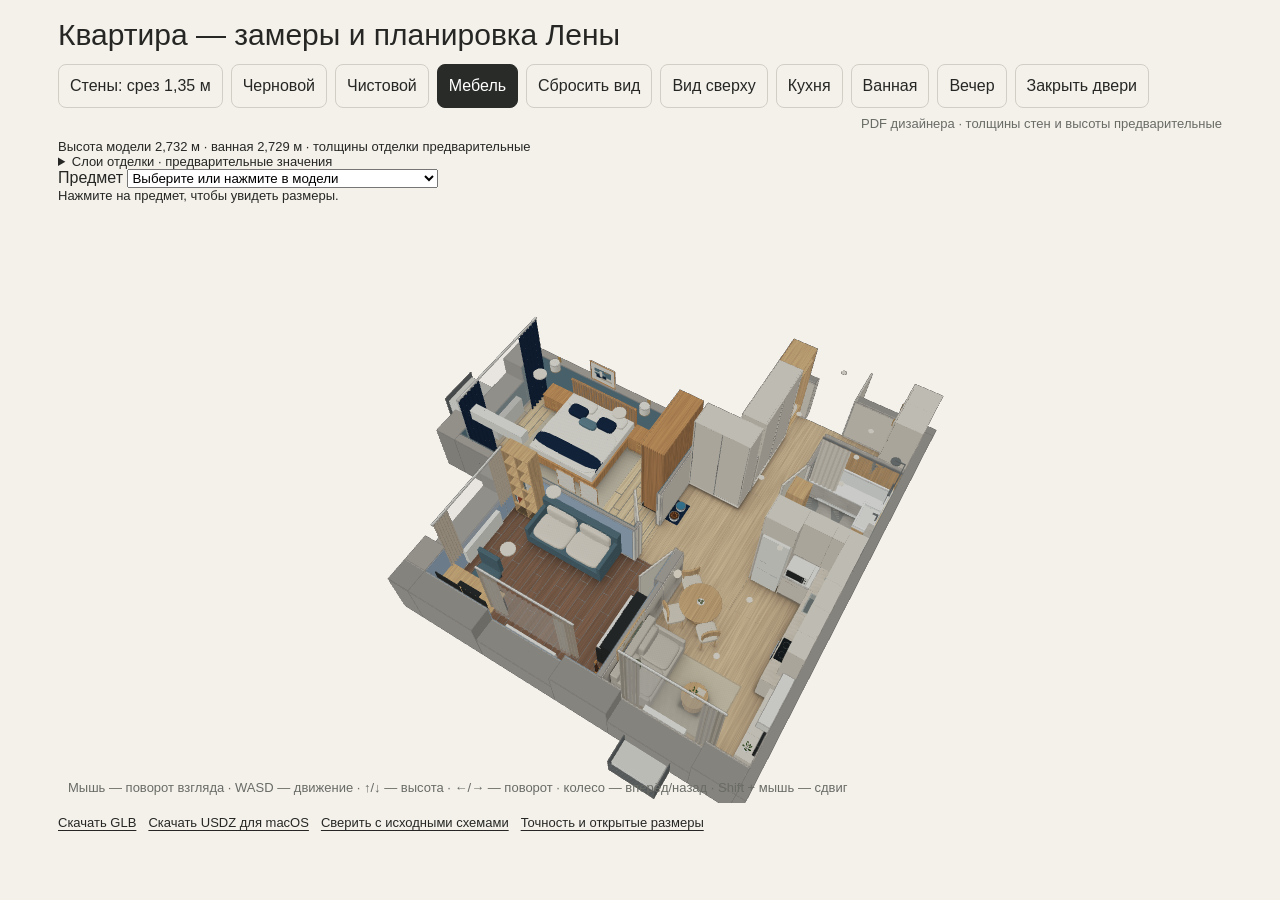
==== index.html @ 3a39c2d9 "Add interactive apartment plan and model sources" ====
<!doctype html>
<html lang="ru">
<head>
  <meta charset="utf-8">
  <meta name="viewport" content="width=device-width, initial-scale=1">
  <meta name="color-scheme" content="light dark">
  <title>3D-модель квартиры по планировке</title>
  <style>
    :root {
      color-scheme: light dark;
      --background: light-dark(#f4f1eb, #171817);
      --foreground: light-dark(#262724, #ecece7);
      --muted-foreground: light-dark(#696b65, #aaaDA7);
      --border: light-dark(#d1cec5, #454742);
      --primary: light-dark(#292b28, #eeeeea);
      --primary-foreground: light-dark(#ffffff, #191a18);
      --ring: light-dark(#676b64, #aaaDA7);
    }
    * { box-sizing: border-box; }
    body {
      margin: 0;
      min-width: 320px;
      background: var(--background);
      color: var(--foreground);
      font-family: Inter, ui-sans-serif, -apple-system, BlinkMacSystemFont, "Segoe UI", sans-serif;
    }
    main {
      width: min(1200px, 100%);
      margin: 0 auto;
      padding: 18px;
    }
    h1 { margin: 0 0 12px; font-size: clamp(20px, 3vw, 30px); font-weight: 500; }
    .viz-controls { display: flex; flex-wrap: wrap; align-items: center; gap: 8px; }
    .btn {
      min-height: 44px;
      padding: 9px 11px;
      border: 1px solid var(--border);
      border-radius: 8px;
      background: transparent;
      color: var(--foreground);
      font: inherit;
      cursor: pointer;
    }
    .btn[aria-pressed="true"] { background: var(--primary); color: var(--primary-foreground); border-color: var(--primary); }
    .btn:focus-visible { outline: 2px solid var(--ring); outline-offset: 2px; }
    .text-small { font-size: 13px; }
    .text-muted { color: var(--muted-foreground); }
    .text-destructive { color: #b64335; }
    .sr-only { position: absolute; width: 1px; height: 1px; padding: 0; margin: -1px; overflow: hidden; clip: rect(0, 0, 0, 0); white-space: nowrap; border: 0; }
    .downloads { display: flex; flex-wrap: wrap; gap: 12px; margin-top: 12px; }
    .downloads a { color: var(--foreground); text-underline-offset: 3px; }
  </style>
  <link rel="stylesheet" href="viewer.css">
</head>
<body>
  <main>
    <h1>Квартира — замеры и планировка Лены</h1>
    <div id="apartment-3d-root">
      <div class="viz-controls apt-toolbar" aria-label="Управление моделью">
        <button type="button" class="btn" data-action="walls" aria-pressed="false">Стены: срез 1,35 м</button>
        <button type="button" class="btn" data-action="rough" aria-pressed="false">Черновой</button>
        <button type="button" class="btn" data-action="finished" aria-pressed="false">Чистовой</button>
        <button type="button" class="btn" data-action="furniture" aria-pressed="true">Мебель</button>
        <button type="button" class="btn" data-action="reset">Сбросить вид</button>
        <button type="button" class="btn" data-action="top" aria-pressed="false">Вид сверху</button>
        <button type="button" class="btn" data-action="kitchen">Кухня</button>
        <button type="button" class="btn" data-action="bathroom">Ванная</button>
        <button type="button" class="btn" data-action="evening" aria-pressed="false">Вечер</button>
        <button type="button" class="btn" data-action="doors" aria-pressed="false">Закрыть двери</button>
        <span class="text-small text-muted apt-meta">PDF дизайнера · толщины стен и высоты предварительные</span>
      </div>
      <div class="apt-buildup text-small" aria-label="Высота после отделки"></div>
      <details class="text-small"><summary>Слои отделки · предварительные значения</summary><div class="apt-layer-values"></div></details>
      <div class="viz-controls"><label class="form-label">Предмет <select class="form-select" data-action="object"><option value="">Выберите или нажмите в модели</option></select></label><button type="button" class="btn" data-action="cabinet" aria-pressed="false" hidden>Открыть пенал</button></div>
      <div class="apt-inspection text-small" role="status">Нажмите на предмет, чтобы увидеть размеры.</div>
      <label class="form-check" data-action="towels-label" hidden><input class="form-check-input" type="checkbox" data-action="towels" checked><span class="form-check-label">Полотенца на сушителе</span></label>
      <div class="apt-stage">
        <canvas role="img" aria-label="Вращаемая трехмерная модель квартиры по плану"></canvas>
        <div class="apt-hint text-small">Мышь — поворот взгляда · WASD — движение · ↑/↓ — высота · ←/→ — поворот · колесо — вперёд/назад · Shift + мышь — сдвиг</div>
      </div>
      <div class="apt-error text-destructive" role="alert"></div>
      <div class="sr-only" aria-live="polite"></div>
    </div>
    <nav class="downloads text-small" aria-label="Файлы модели">
      <a href="apartment-model.glb" download>Скачать GLB</a>
      <a href="apartment-model.usdz" download>Скачать USDZ для macOS</a>
      <a href="comparison.html">Сверить с исходными схемами</a>
      <a href="accuracy.md">Точность и открытые размеры</a>
    </nav>
  </main>
  <script src="scene-data.js"></script>
  <script src="viewer-core.js"></script>
  <script>ApartmentViewer.mount("apartment-3d-root", window.APARTMENT_SCENE);</script>
</body>
</html>
---- viewer.css ----
#apartment-3d-root {
  position: relative;
  width: 100%;
  color: var(--foreground);
}

#apartment-3d-root .apt-toolbar {
  justify-content: flex-start;
  margin-bottom: 8px;
}

#apartment-3d-root .apt-meta {
  margin-inline-start: auto;
}

#apartment-3d-root .apt-stage {
  position: relative;
  width: 100%;
  height: clamp(320px, 68vw, 600px);
  overflow: hidden;
}

#apartment-3d-root canvas {
  display: block;
  width: 100%;
  height: 100%;
  cursor: grab;
  touch-action: none;
}

#apartment-3d-root canvas:active {
  cursor: grabbing;
}

#apartment-3d-root .apt-hint {
  position: absolute;
  inset-inline-start: 10px;
  inset-block-end: 8px;
  max-width: calc(100% - 20px);
  pointer-events: none;
  color: var(--muted-foreground);
}

#apartment-3d-root .apt-error {
  display: none;
  padding-block: 16px;
}

#apartment-3d-root[data-evening="true"] .apt-hint {
  color: #eeeae0;
  text-shadow: 0 1px 3px #000;
}

#apartment-3d-root[data-error="true"] .apt-error {
  display: block;
}

#apartment-3d-root[data-error="true"] .apt-stage {
  display: none;
}

@media (max-width: 520px) {
  #apartment-3d-root .apt-meta {
    flex-basis: 100%;
    margin-inline-start: 0;
  }
}
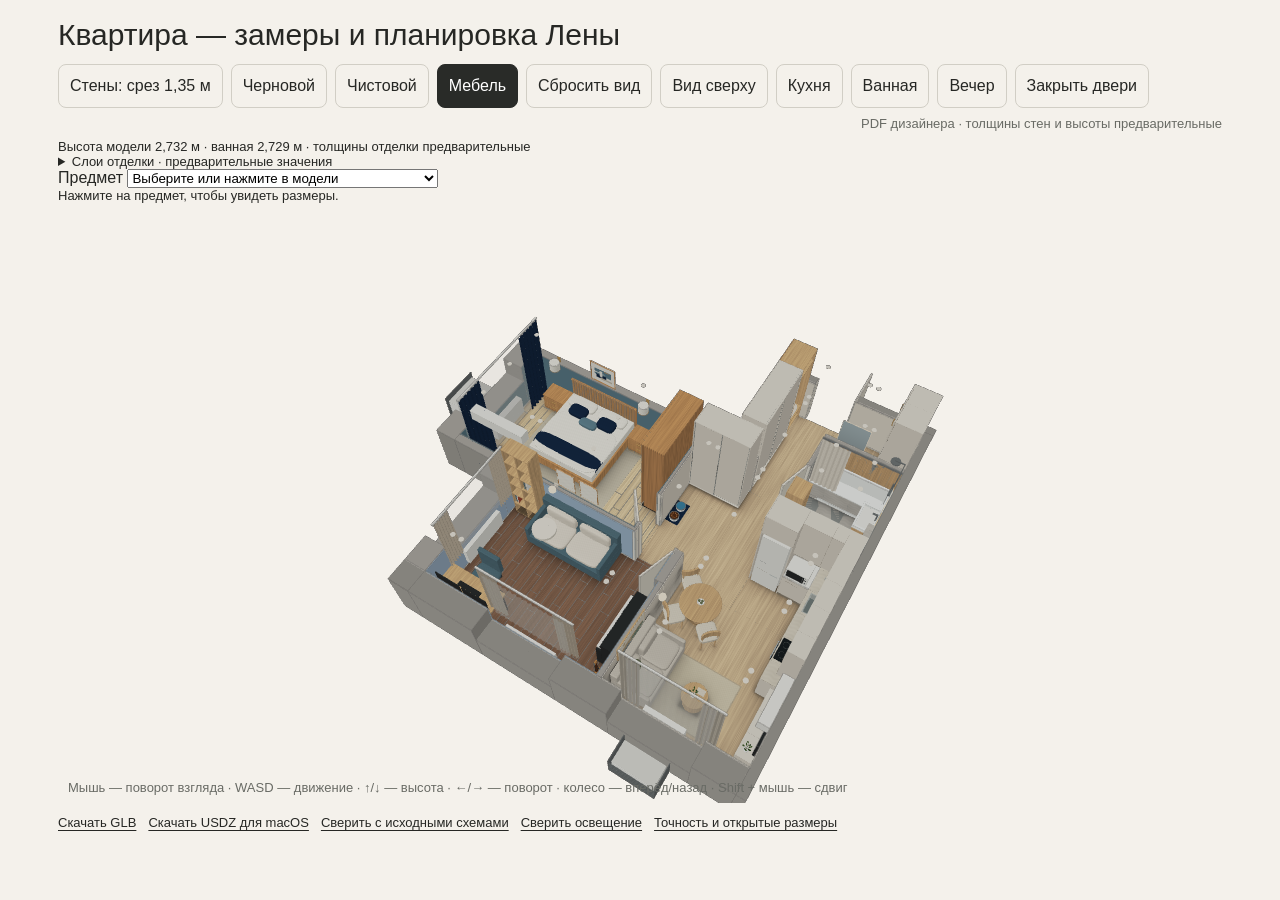
==== commit 1ff71649: "Apply lighting layout from supplied plan" ====
--- a/index.html
+++ b/index.html
@@ -85,6 +85,7 @@
       <a href="apartment-model.glb" download>Скачать GLB</a>
       <a href="apartment-model.usdz" download>Скачать USDZ для macOS</a>
       <a href="comparison.html">Сверить с исходными схемами</a>
+      <a href="lighting-comparison.html">Сверить освещение</a>
       <a href="accuracy.md">Точность и открытые размеры</a>
     </nav>
   </main>
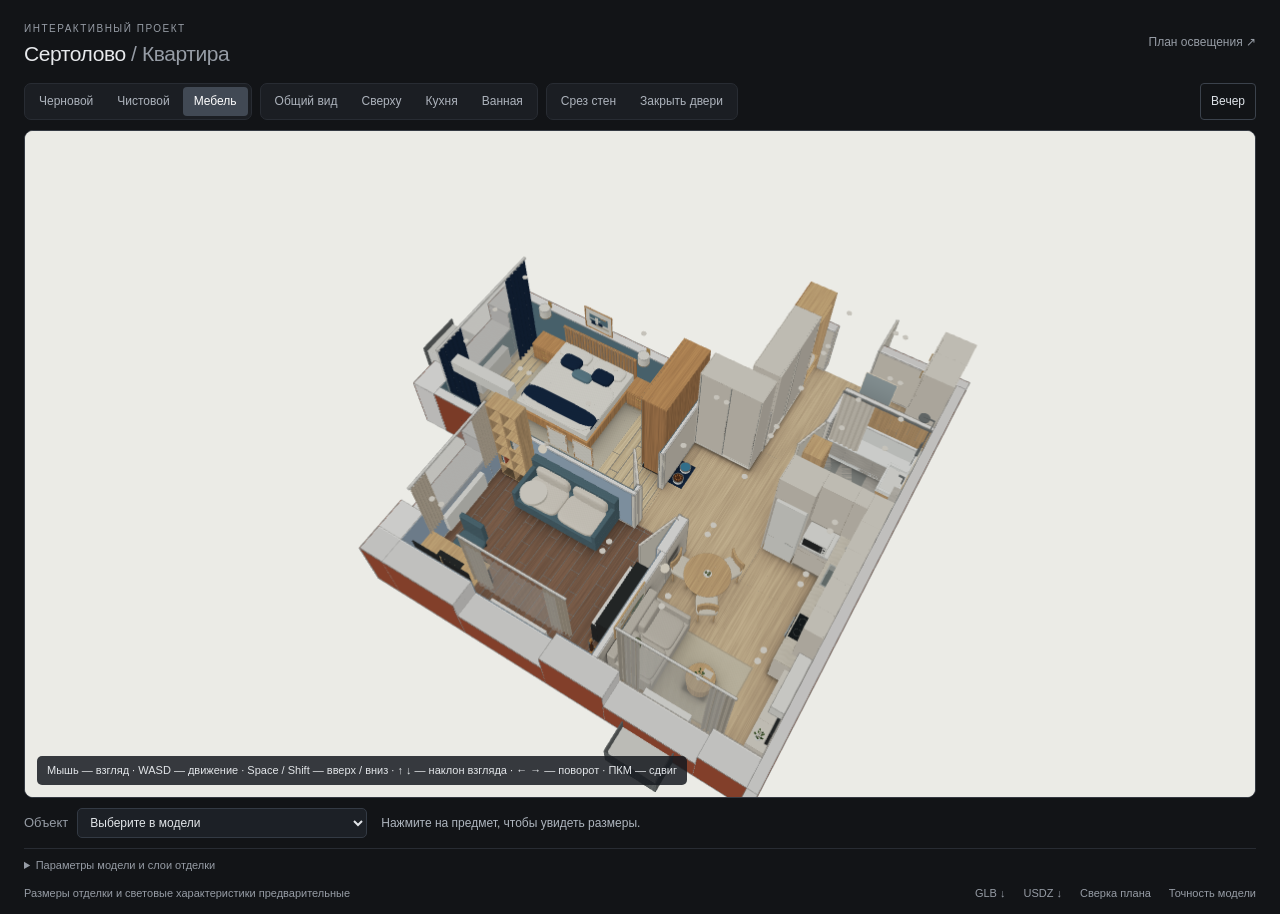
==== commit dc092451: "Bake static lighting, split light circuits and refine apartment viewer" ====
--- a/index.html
+++ b/index.html
@@ -3,94 +3,54 @@
 <head>
   <meta charset="utf-8">
   <meta name="viewport" content="width=device-width, initial-scale=1">
-  <meta name="color-scheme" content="light dark">
-  <title>3D-модель квартиры по планировке</title>
-  <style>
-    :root {
-      color-scheme: light dark;
-      --background: light-dark(#f4f1eb, #171817);
-      --foreground: light-dark(#262724, #ecece7);
-      --muted-foreground: light-dark(#696b65, #aaaDA7);
-      --border: light-dark(#d1cec5, #454742);
-      --primary: light-dark(#292b28, #eeeeea);
-      --primary-foreground: light-dark(#ffffff, #191a18);
-      --ring: light-dark(#676b64, #aaaDA7);
-    }
-    * { box-sizing: border-box; }
-    body {
-      margin: 0;
-      min-width: 320px;
-      background: var(--background);
-      color: var(--foreground);
-      font-family: Inter, ui-sans-serif, -apple-system, BlinkMacSystemFont, "Segoe UI", sans-serif;
-    }
-    main {
-      width: min(1200px, 100%);
-      margin: 0 auto;
-      padding: 18px;
-    }
-    h1 { margin: 0 0 12px; font-size: clamp(20px, 3vw, 30px); font-weight: 500; }
-    .viz-controls { display: flex; flex-wrap: wrap; align-items: center; gap: 8px; }
-    .btn {
-      min-height: 44px;
-      padding: 9px 11px;
-      border: 1px solid var(--border);
-      border-radius: 8px;
-      background: transparent;
-      color: var(--foreground);
-      font: inherit;
-      cursor: pointer;
-    }
-    .btn[aria-pressed="true"] { background: var(--primary); color: var(--primary-foreground); border-color: var(--primary); }
-    .btn:focus-visible { outline: 2px solid var(--ring); outline-offset: 2px; }
-    .text-small { font-size: 13px; }
-    .text-muted { color: var(--muted-foreground); }
-    .text-destructive { color: #b64335; }
-    .sr-only { position: absolute; width: 1px; height: 1px; padding: 0; margin: -1px; overflow: hidden; clip: rect(0, 0, 0, 0); white-space: nowrap; border: 0; }
-    .downloads { display: flex; flex-wrap: wrap; gap: 12px; margin-top: 12px; }
-    .downloads a { color: var(--foreground); text-underline-offset: 3px; }
-  </style>
-  <link rel="stylesheet" href="viewer.css">
+  <meta name="color-scheme" content="dark">
+  <title>Сертолово · квартира</title>
+  <link rel="stylesheet" href="viewer.css?v=20260912b">
 </head>
 <body>
-  <main>
-    <h1>Квартира — замеры и планировка Лены</h1>
-    <div id="apartment-3d-root">
-      <div class="viz-controls apt-toolbar" aria-label="Управление моделью">
-        <button type="button" class="btn" data-action="walls" aria-pressed="false">Стены: срез 1,35 м</button>
+<main>
+  <header class="page-header"><div><span class="eyebrow">ИНТЕРАКТИВНЫЙ ПРОЕКТ</span><h1>Сертолово <span>/ Квартира</span></h1></div><a href="lighting-comparison.html" class="header-link">План освещения ↗</a></header>
+  <div id="apartment-3d-root">
+    <div class="apt-toolbar" aria-label="Управление моделью">
+      <div class="control-group" aria-label="Этап отделки">
         <button type="button" class="btn" data-action="rough" aria-pressed="false">Черновой</button>
         <button type="button" class="btn" data-action="finished" aria-pressed="false">Чистовой</button>
         <button type="button" class="btn" data-action="furniture" aria-pressed="true">Мебель</button>
-        <button type="button" class="btn" data-action="reset">Сбросить вид</button>
-        <button type="button" class="btn" data-action="top" aria-pressed="false">Вид сверху</button>
+      </div>
+      <div class="control-group" aria-label="Ракурс">
+        <button type="button" class="btn" data-action="reset">Общий вид</button>
+        <button type="button" class="btn" data-action="top" aria-pressed="false">Сверху</button>
         <button type="button" class="btn" data-action="kitchen">Кухня</button>
         <button type="button" class="btn" data-action="bathroom">Ванная</button>
-        <button type="button" class="btn" data-action="evening" aria-pressed="false">Вечер</button>
+      </div>
+      <div class="control-group">
+        <button type="button" class="btn" data-action="walls" aria-pressed="false">Срез стен</button>
         <button type="button" class="btn" data-action="doors" aria-pressed="false">Закрыть двери</button>
-        <span class="text-small text-muted apt-meta">PDF дизайнера · толщины стен и высоты предварительные</span>
       </div>
-      <div class="apt-buildup text-small" aria-label="Высота после отделки"></div>
-      <details class="text-small"><summary>Слои отделки · предварительные значения</summary><div class="apt-layer-values"></div></details>
-      <div class="viz-controls"><label class="form-label">Предмет <select class="form-select" data-action="object"><option value="">Выберите или нажмите в модели</option></select></label><button type="button" class="btn" data-action="cabinet" aria-pressed="false" hidden>Открыть пенал</button></div>
-      <div class="apt-inspection text-small" role="status">Нажмите на предмет, чтобы увидеть размеры.</div>
-      <label class="form-check" data-action="towels-label" hidden><input class="form-check-input" type="checkbox" data-action="towels" checked><span class="form-check-label">Полотенца на сушителе</span></label>
-      <div class="apt-stage">
-        <canvas role="img" aria-label="Вращаемая трехмерная модель квартиры по плану"></canvas>
-        <div class="apt-hint text-small">Мышь — поворот взгляда · WASD — движение · ↑/↓ — высота · ←/→ — поворот · колесо — вперёд/назад · Shift + мышь — сдвиг</div>
+      <button type="button" class="btn evening-button" data-action="evening" aria-pressed="false">Вечер</button>
+      <div class="control-group apt-light-controls" hidden aria-label="Сценарий освещения">
+        <button type="button" class="btn" data-action="upper-light" aria-pressed="true">Верхний свет</button>
+        <button type="button" class="btn" data-action="small-light" aria-pressed="true">Малый свет</button>
       </div>
-      <div class="apt-error text-destructive" role="alert"></div>
-      <div class="sr-only" aria-live="polite"></div>
     </div>
-    <nav class="downloads text-small" aria-label="Файлы модели">
-      <a href="apartment-model.glb" download>Скачать GLB</a>
-      <a href="apartment-model.usdz" download>Скачать USDZ для macOS</a>
-      <a href="comparison.html">Сверить с исходными схемами</a>
-      <a href="lighting-comparison.html">Сверить освещение</a>
-      <a href="accuracy.md">Точность и открытые размеры</a>
-    </nav>
-  </main>
-  <script src="scene-data.js"></script>
-  <script src="viewer-core.js"></script>
-  <script>ApartmentViewer.mount("apartment-3d-root", window.APARTMENT_SCENE);</script>
+    <div class="apt-stage">
+      <canvas role="img" aria-label="Интерактивная трёхмерная модель квартиры"></canvas>
+      <div class="apt-hint">Мышь — взгляд · WASD — движение · Space / Shift — вверх / вниз · ↑ ↓ — наклон взгляда · ← → — поворот · ПКМ — сдвиг</div>
+    </div>
+    <div class="apt-error" role="alert"></div>
+    <div class="apt-inspector">
+      <label class="object-label">Объект <select data-action="object"><option value="">Выберите в модели</option></select></label>
+      <button type="button" class="btn" data-action="cabinet" aria-pressed="false" hidden>Открыть пенал</button>
+      <label data-action="towels-label" hidden><input type="checkbox" data-action="towels" checked> Полотенца</label>
+      <div class="apt-inspection" role="status">Нажмите на предмет, чтобы увидеть размеры.</div>
+    </div>
+    <details class="technical"><summary>Параметры модели и слои отделки</summary><div class="apt-buildup"></div><div class="apt-layer-values"></div></details>
+    <div class="sr-only" aria-live="polite"></div>
+  </div>
+  <footer><span>Размеры отделки и световые характеристики предварительные</span><nav aria-label="Файлы проекта"><a href="apartment-model.glb" download>GLB ↓</a><a href="apartment-model.usdz" download>USDZ ↓</a><a href="comparison.html">Сверка плана</a><a href="accuracy.md">Точность модели</a></nav></footer>
+</main>
+<script src="scene-data.js?v=20260912b"></script>
+<script src="viewer-core.js?v=20260912b"></script>
+<script>ApartmentViewer.mount("apartment-3d-root",window.APARTMENT_SCENE);</script>
 </body>
 </html>
--- a/viewer.css
+++ b/viewer.css
@@ -1,67 +1,32 @@
-#apartment-3d-root {
-  position: relative;
-  width: 100%;
-  color: var(--foreground);
-}
-
-#apartment-3d-root .apt-toolbar {
-  justify-content: flex-start;
-  margin-bottom: 8px;
-}
-
-#apartment-3d-root .apt-meta {
-  margin-inline-start: auto;
-}
-
-#apartment-3d-root .apt-stage {
-  position: relative;
-  width: 100%;
-  height: clamp(320px, 68vw, 600px);
-  overflow: hidden;
-}
-
-#apartment-3d-root canvas {
-  display: block;
-  width: 100%;
-  height: 100%;
-  cursor: grab;
-  touch-action: none;
-}
-
-#apartment-3d-root canvas:active {
-  cursor: grabbing;
-}
-
-#apartment-3d-root .apt-hint {
-  position: absolute;
-  inset-inline-start: 10px;
-  inset-block-end: 8px;
-  max-width: calc(100% - 20px);
-  pointer-events: none;
-  color: var(--muted-foreground);
-}
-
-#apartment-3d-root .apt-error {
-  display: none;
-  padding-block: 16px;
-}
-
-#apartment-3d-root[data-evening="true"] .apt-hint {
-  color: #eeeae0;
-  text-shadow: 0 1px 3px #000;
-}
-
-#apartment-3d-root[data-error="true"] .apt-error {
-  display: block;
-}
-
-#apartment-3d-root[data-error="true"] .apt-stage {
-  display: none;
-}
-
-@media (max-width: 520px) {
-  #apartment-3d-root .apt-meta {
-    flex-basis: 100%;
-    margin-inline-start: 0;
-  }
-}
+:root{color-scheme:dark;--background:#121417;--foreground:#e7e9ec;--muted-foreground:#969ca5;--border:#30343b;--primary:#e0e5e8;--primary-foreground:#16191c;--ring:#a8c3dc}
+*{box-sizing:border-box}
+[hidden]{display:none!important}
+body{margin:0;min-width:320px;background:var(--background);color:var(--foreground);font:13px/1.5 -apple-system,BlinkMacSystemFont,"Segoe UI",sans-serif}
+main{width:100%;padding:18px 24px 12px;margin:0 auto}
+.page-header{display:flex;align-items:center;justify-content:space-between;gap:16px;margin-bottom:16px}
+.eyebrow{font-size:10px;letter-spacing:.15em;color:var(--muted-foreground)}
+h1{margin:2px 0 0;font-size:21px;line-height:1.3;font-weight:500;letter-spacing:-.02em}
+h1 span{color:var(--muted-foreground);font-weight:400}
+a{color:inherit;text-decoration:none}a:hover{text-decoration:underline;text-underline-offset:4px}
+.header-link{font-size:12px;color:var(--muted-foreground)}
+#apartment-3d-root{position:relative;width:100%}
+.apt-toolbar{display:flex;flex-wrap:wrap;align-items:center;gap:8px;margin-bottom:10px}
+.control-group{display:flex;flex-wrap:wrap;gap:2px;background:#1b1e23;border:1px solid #282c33;border-radius:7px;padding:3px}
+.btn{font:inherit;font-size:12px;line-height:1.2;min-height:29px;padding:6px 10px;border:1px solid transparent;border-radius:4px;background:transparent;color:#adb3bc;cursor:pointer;white-space:nowrap}
+.btn:hover{background:#2c3139;color:#fff}.btn[aria-pressed="true"]{background:#414954;color:#fff}
+.evening-button{margin-left:auto;border-color:#3b424c;min-height:37px;color:#dde2e8}
+.evening-button[aria-pressed="true"]{background:#434033;color:#f7e1a7;border-color:#726242}
+.btn:focus-visible,a:focus-visible,summary:focus-visible,select:focus-visible{outline:2px solid var(--ring);outline-offset:3px}
+.apt-stage{position:relative;width:100%;height:calc(100svh - 232px);min-height:380px;overflow:hidden;border-radius:9px;background:#ebebe7;border:1px solid #343942}
+canvas{display:block;width:100%;height:100%;cursor:grab;touch-action:none}canvas:active{cursor:grabbing}
+.apt-hint{position:absolute;bottom:12px;left:12px;max-width:calc(100% - 24px);padding:6px 10px;border-radius:5px;background:#171a20d9;color:#e2e5e9;font-size:11px;pointer-events:none}
+.apt-inspector{display:flex;align-items:center;flex-wrap:wrap;gap:8px 14px;padding:10px 0;border-bottom:1px solid #282c33;min-height:48px}
+.object-label{display:flex;gap:9px;align-items:center;color:var(--muted-foreground)}
+select{max-width:min(290px,70vw);min-height:30px;border:1px solid #333a44;border-radius:5px;background:#1c2026;color:#e2e5e9;padding:3px 8px;font:inherit;font-size:12px}
+.apt-inspection{flex:1;min-width:240px;color:#aeb5be;font-size:12px}
+.technical{padding-top:8px;color:var(--muted-foreground);font-size:11px}.technical summary{cursor:pointer}.technical>div{padding-top:5px}
+footer{display:flex;justify-content:space-between;gap:10px;flex-wrap:wrap;margin-top:12px;font-size:11px;color:#969ca5}footer nav{display:flex;flex-wrap:wrap;gap:18px}
+.apt-error{display:none;padding:20px;color:#ffac9f}#apartment-3d-root[data-error="true"] .apt-error{display:block}#apartment-3d-root[data-error="true"] .apt-stage{display:none}
+.sr-only{position:absolute;width:1px;height:1px;margin:-1px;overflow:hidden;clip:rect(0,0,0,0);white-space:nowrap}
+@media(max-width:800px){main{padding:12px}.page-header{margin-bottom:12px}.header-link{display:none}.evening-button{margin-left:0}.apt-stage{height:65svh;min-height:360px}.apt-inspection{flex-basis:100%}.apt-hint{font-size:10px}h1{font-size:19px}}
+@media(pointer:coarse){.btn,select{min-height:44px}.apt-toolbar{gap:6px}.btn{padding-inline:9px}}
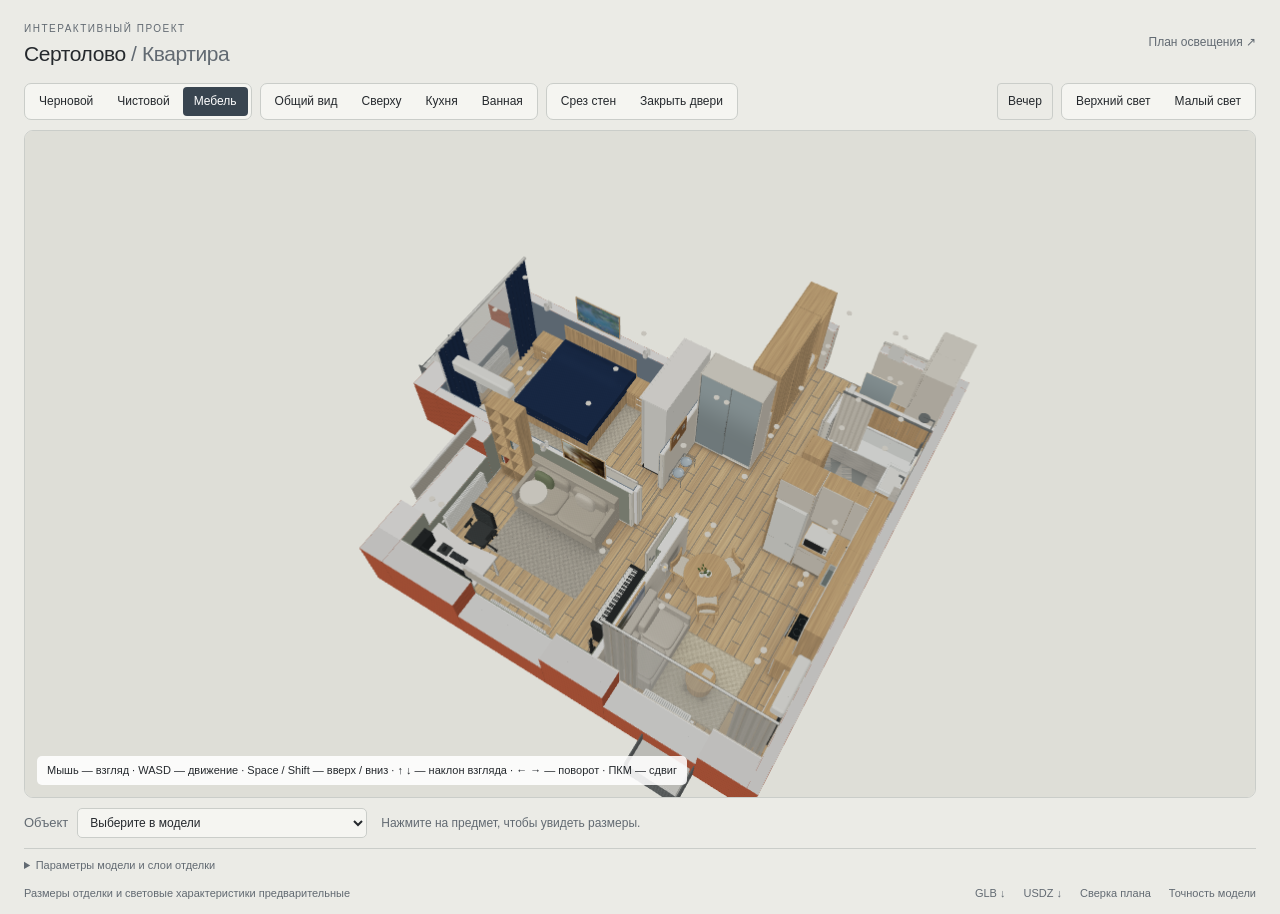
==== commit f9a2da64: "Refine apartment interiors, lighting, materials and furniture details" ====
--- a/index.html
+++ b/index.html
@@ -3,9 +3,9 @@
 <head>
   <meta charset="utf-8">
   <meta name="viewport" content="width=device-width, initial-scale=1">
-  <meta name="color-scheme" content="dark">
+  <meta name="color-scheme" content="light dark">
   <title>Сертолово · квартира</title>
-  <link rel="stylesheet" href="viewer.css?v=20260912b">
+  <link rel="stylesheet" href="viewer.css?v=20260913h">
 </head>
 <body>
 <main>
@@ -28,9 +28,9 @@
         <button type="button" class="btn" data-action="doors" aria-pressed="false">Закрыть двери</button>
       </div>
       <button type="button" class="btn evening-button" data-action="evening" aria-pressed="false">Вечер</button>
-      <div class="control-group apt-light-controls" hidden aria-label="Сценарий освещения">
-        <button type="button" class="btn" data-action="upper-light" aria-pressed="true">Верхний свет</button>
-        <button type="button" class="btn" data-action="small-light" aria-pressed="true">Малый свет</button>
+      <div class="control-group apt-light-controls" aria-label="Сценарий освещения">
+        <button type="button" class="btn" data-action="upper-light" aria-pressed="false">Верхний свет</button>
+        <button type="button" class="btn" data-action="small-light" aria-pressed="false">Малый свет</button>
       </div>
     </div>
     <div class="apt-stage">
@@ -49,8 +49,8 @@
   </div>
   <footer><span>Размеры отделки и световые характеристики предварительные</span><nav aria-label="Файлы проекта"><a href="apartment-model.glb" download>GLB ↓</a><a href="apartment-model.usdz" download>USDZ ↓</a><a href="comparison.html">Сверка плана</a><a href="accuracy.md">Точность модели</a></nav></footer>
 </main>
-<script src="scene-data.js?v=20260912b"></script>
-<script src="viewer-core.js?v=20260912b"></script>
+<script src="scene-data.js?v=20260913h"></script>
+<script src="viewer-core.js?v=20260913h"></script>
 <script>ApartmentViewer.mount("apartment-3d-root",window.APARTMENT_SCENE);</script>
 </body>
 </html>
--- a/viewer.css
+++ b/viewer.css
@@ -1,4 +1,5 @@
-:root{color-scheme:dark;--background:#121417;--foreground:#e7e9ec;--muted-foreground:#969ca5;--border:#30343b;--primary:#e0e5e8;--primary-foreground:#16191c;--ring:#a8c3dc}
+:root{color-scheme:light;--background:#ebebe6;--foreground:#25292d;--muted-foreground:#626a72;--border:#cacdc9;--primary:#343d47;--primary-foreground:#fff;--ring:#426b8e;--control:#f5f5f1;--control-hover:#dedfda;--active:#394550;--active-text:#fff;--hint:#ffffffdf}
+:root[data-apartment-theme="evening"]{color-scheme:dark;--background:#121417;--foreground:#e7e9ec;--muted-foreground:#969ca5;--border:#30343b;--primary:#e0e5e8;--primary-foreground:#16191c;--ring:#a8c3dc;--control:#1b1e23;--control-hover:#2c3139;--active:#414954;--active-text:#fff;--hint:#171a20d9}
 *{box-sizing:border-box}
 [hidden]{display:none!important}
 body{margin:0;min-width:320px;background:var(--background);color:var(--foreground);font:13px/1.5 -apple-system,BlinkMacSystemFont,"Segoe UI",sans-serif}
@@ -11,21 +12,21 @@
 .header-link{font-size:12px;color:var(--muted-foreground)}
 #apartment-3d-root{position:relative;width:100%}
 .apt-toolbar{display:flex;flex-wrap:wrap;align-items:center;gap:8px;margin-bottom:10px}
-.control-group{display:flex;flex-wrap:wrap;gap:2px;background:#1b1e23;border:1px solid #282c33;border-radius:7px;padding:3px}
-.btn{font:inherit;font-size:12px;line-height:1.2;min-height:29px;padding:6px 10px;border:1px solid transparent;border-radius:4px;background:transparent;color:#adb3bc;cursor:pointer;white-space:nowrap}
-.btn:hover{background:#2c3139;color:#fff}.btn[aria-pressed="true"]{background:#414954;color:#fff}
-.evening-button{margin-left:auto;border-color:#3b424c;min-height:37px;color:#dde2e8}
+.control-group{display:flex;flex-wrap:wrap;gap:2px;background:var(--control);border:1px solid var(--border);border-radius:7px;padding:3px}
+.btn{font:inherit;font-size:12px;line-height:1.2;min-height:29px;padding:6px 10px;border:1px solid transparent;border-radius:4px;background:transparent;color:var(--foreground);cursor:pointer;white-space:nowrap}
+.btn:hover{background:var(--control-hover);color:var(--foreground)}.btn[aria-pressed="true"]{background:var(--active);color:var(--active-text)}
+.evening-button{margin-left:auto;border-color:var(--border);min-height:37px;color:var(--foreground)}
 .evening-button[aria-pressed="true"]{background:#434033;color:#f7e1a7;border-color:#726242}
 .btn:focus-visible,a:focus-visible,summary:focus-visible,select:focus-visible{outline:2px solid var(--ring);outline-offset:3px}
-.apt-stage{position:relative;width:100%;height:calc(100svh - 232px);min-height:380px;overflow:hidden;border-radius:9px;background:#ebebe7;border:1px solid #343942}
+.apt-stage{position:relative;width:100%;height:calc(100svh - 232px);min-height:380px;overflow:hidden;border-radius:9px;background:var(--background);border:1px solid var(--border)}
 canvas{display:block;width:100%;height:100%;cursor:grab;touch-action:none}canvas:active{cursor:grabbing}
-.apt-hint{position:absolute;bottom:12px;left:12px;max-width:calc(100% - 24px);padding:6px 10px;border-radius:5px;background:#171a20d9;color:#e2e5e9;font-size:11px;pointer-events:none}
-.apt-inspector{display:flex;align-items:center;flex-wrap:wrap;gap:8px 14px;padding:10px 0;border-bottom:1px solid #282c33;min-height:48px}
+.apt-hint{position:absolute;bottom:12px;left:12px;max-width:calc(100% - 24px);padding:6px 10px;border-radius:5px;background:var(--hint);color:var(--foreground);font-size:11px;pointer-events:none}
+.apt-inspector{display:flex;align-items:center;flex-wrap:wrap;gap:8px 14px;padding:10px 0;border-bottom:1px solid var(--border);min-height:48px}
 .object-label{display:flex;gap:9px;align-items:center;color:var(--muted-foreground)}
-select{max-width:min(290px,70vw);min-height:30px;border:1px solid #333a44;border-radius:5px;background:#1c2026;color:#e2e5e9;padding:3px 8px;font:inherit;font-size:12px}
-.apt-inspection{flex:1;min-width:240px;color:#aeb5be;font-size:12px}
+select{max-width:min(290px,70vw);min-height:30px;border:1px solid var(--border);border-radius:5px;background:var(--control);color:var(--foreground);padding:3px 8px;font:inherit;font-size:12px}
+.apt-inspection{flex:1;min-width:240px;color:var(--muted-foreground);font-size:12px}
 .technical{padding-top:8px;color:var(--muted-foreground);font-size:11px}.technical summary{cursor:pointer}.technical>div{padding-top:5px}
-footer{display:flex;justify-content:space-between;gap:10px;flex-wrap:wrap;margin-top:12px;font-size:11px;color:#969ca5}footer nav{display:flex;flex-wrap:wrap;gap:18px}
+footer{display:flex;justify-content:space-between;gap:10px;flex-wrap:wrap;margin-top:12px;font-size:11px;color:var(--muted-foreground)}footer nav{display:flex;flex-wrap:wrap;gap:18px}
 .apt-error{display:none;padding:20px;color:#ffac9f}#apartment-3d-root[data-error="true"] .apt-error{display:block}#apartment-3d-root[data-error="true"] .apt-stage{display:none}
 .sr-only{position:absolute;width:1px;height:1px;margin:-1px;overflow:hidden;clip:rect(0,0,0,0);white-space:nowrap}
 @media(max-width:800px){main{padding:12px}.page-header{margin-bottom:12px}.header-link{display:none}.evening-button{margin-left:0}.apt-stage{height:65svh;min-height:360px}.apt-inspection{flex-basis:100%}.apt-hint{font-size:10px}h1{font-size:19px}}
